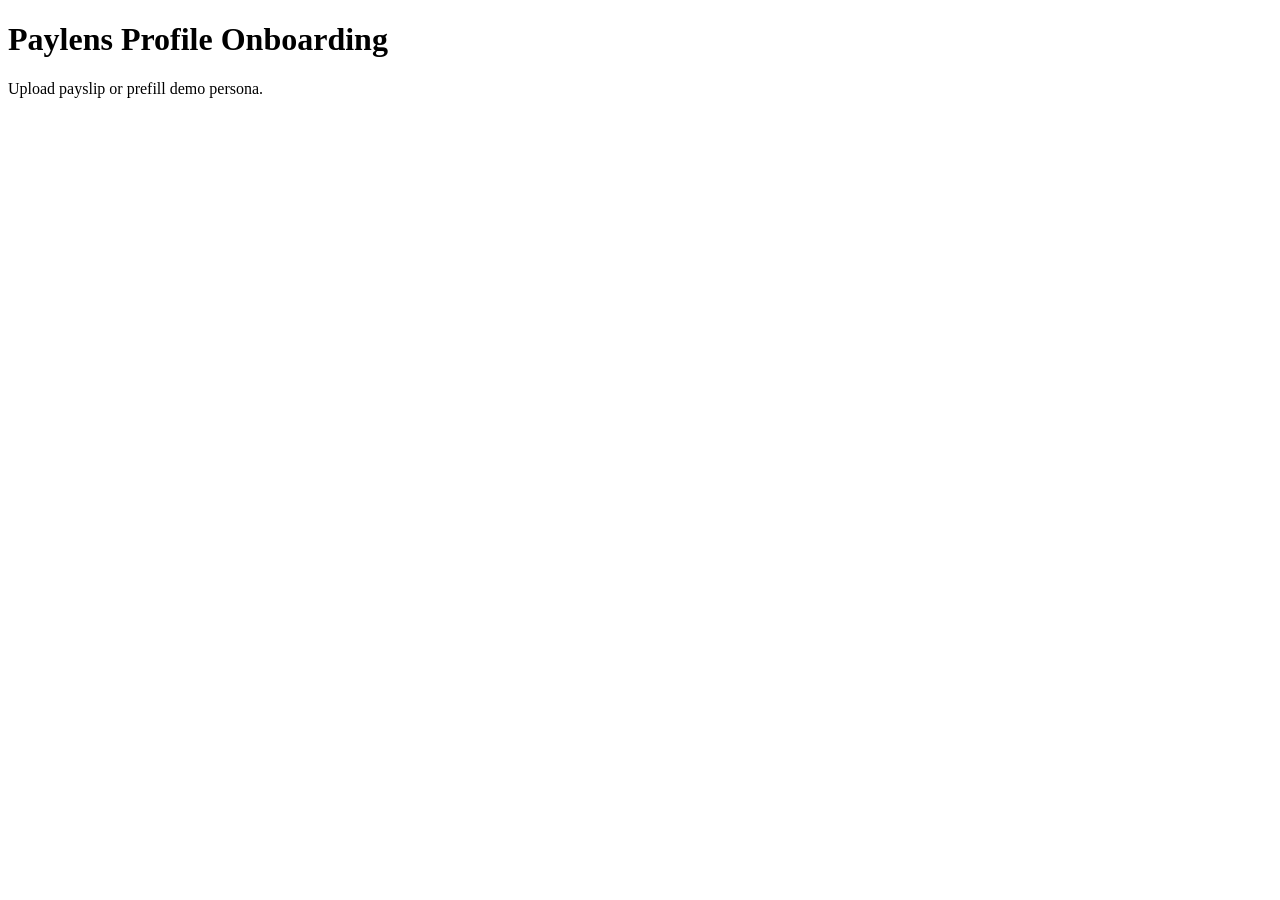
==== extension/options/options.html @ 58ae015c "feat: add core extension files, configuration, mock data, and service worker implementation" ====
<!DOCTYPE html>
<html lang="en">
<head>
  <meta charset="UTF-8">
  <meta name="viewport" content="width=device-width, initial-scale=1.0">
  <title>Paylens Onboarding & Profile Builder</title>
</head>
<body>
  <div id="options-root">
    <h1>Paylens Profile Onboarding</h1>
    <p>Upload payslip or prefill demo persona.</p>
  </div>
</body>
</html>
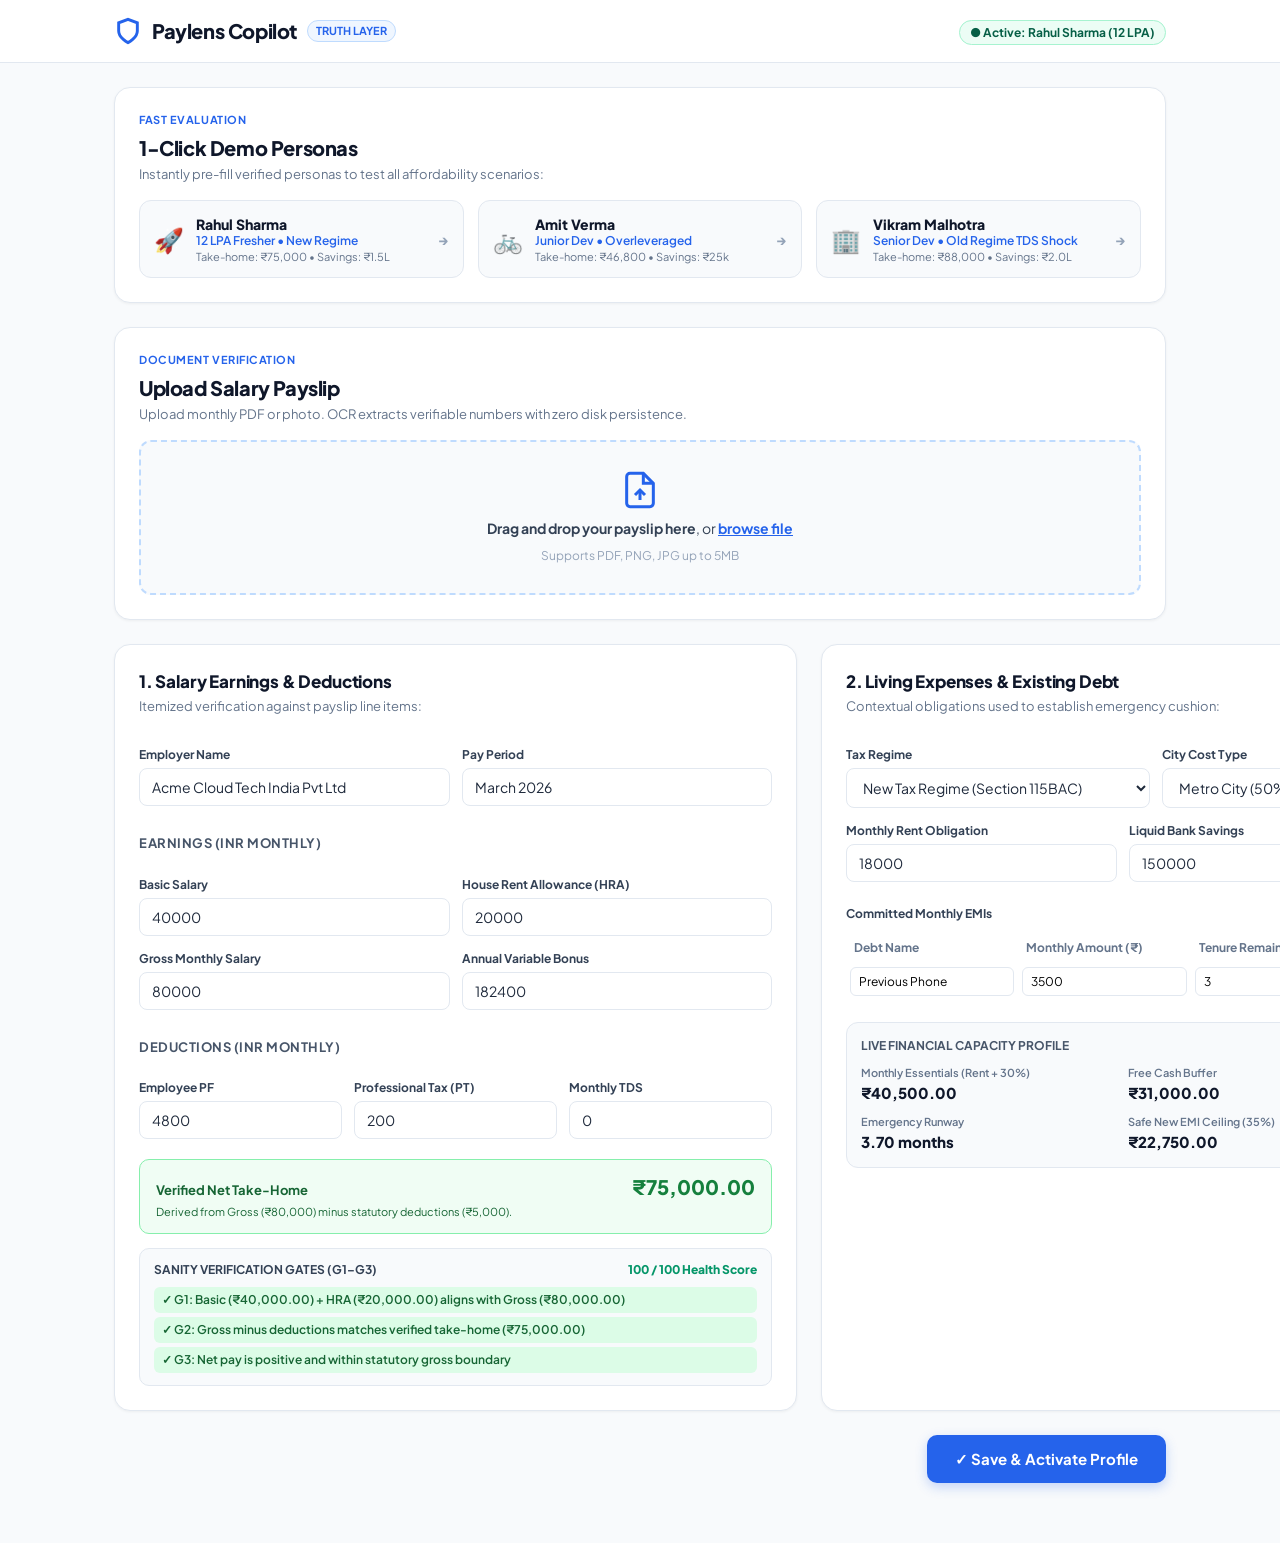
==== commit 9085fe08: "feat(extension): complete Track B extension and storefront components" ====
--- a/extension/options/options.html
+++ b/extension/options/options.html
@@ -3,12 +3,279 @@
 <head>
   <meta charset="UTF-8">
   <meta name="viewport" content="width=device-width, initial-scale=1.0">
-  <title>Paylens Onboarding & Profile Builder</title>
+  <title>Paylens — Verified Profile Onboarding & Settings</title>
+  <link rel="preconnect" href="https://fonts.googleapis.com">
+  <link rel="preconnect" href="https://fonts.gstatic.com" crossorigin>
+  <link href="https://fonts.googleapis.com/css2?family=Plus+Jakarta+Sans:wght@400;500;600;700;800&display=swap" rel="stylesheet">
+  <link rel="stylesheet" href="options.css">
 </head>
 <body>
-  <div id="options-root">
-    <h1>Paylens Profile Onboarding</h1>
-    <p>Upload payslip or prefill demo persona.</p>
-  </div>
+
+  <!-- Header -->
+  <header class="app-header">
+    <div class="header-container">
+      <div class="brand">
+        <svg class="brand-icon" width="28" height="28" viewBox="0 0 24 24" fill="none" stroke="currentColor" stroke-width="2.5">
+          <path d="M12 22s8-4 8-10V5l-8-3-8 3v7c0 6 8 10 8 10z"/>
+        </svg>
+        <span class="brand-title">Paylens Copilot</span>
+        <span class="brand-badge">Truth Layer</span>
+      </div>
+      <div class="header-status">
+        <span id="active-profile-indicator" class="status-pill status-ready">● Ready</span>
+      </div>
+    </div>
+  </header>
+
+  <!-- Main Container -->
+  <main class="main-container">
+
+    <!-- 1-Click Demo Personas Strip -->
+    <section class="card demo-personas-card">
+      <div class="card-header">
+        <span class="badge-accent">Fast Evaluation</span>
+        <h2>1-Click Demo Personas</h2>
+        <p class="subtitle">Instantly pre-fill verified personas to test all affordability scenarios:</p>
+      </div>
+      <div class="personas-grid" id="personas-container">
+        <button class="persona-btn" type="button" data-persona="rahul">
+          <span class="persona-icon">🚀</span>
+          <div class="persona-info">
+            <span class="persona-name">Rahul Sharma</span>
+            <span class="persona-role">12 LPA Fresher • New Regime</span>
+            <span class="persona-metrics">Take-home: ₹75,000 • Savings: ₹1.5L</span>
+          </div>
+          <span class="persona-arrow">→</span>
+        </button>
+
+        <button class="persona-btn" type="button" data-persona="amit">
+          <span class="persona-icon">🚲</span>
+          <div class="persona-info">
+            <span class="persona-name">Amit Verma</span>
+            <span class="persona-role">Junior Dev • Overleveraged</span>
+            <span class="persona-metrics">Take-home: ₹46,800 • Savings: ₹25k</span>
+          </div>
+          <span class="persona-arrow">→</span>
+        </button>
+
+        <button class="persona-btn" type="button" data-persona="vikram">
+          <span class="persona-icon">🏢</span>
+          <div class="persona-info">
+            <span class="persona-name">Vikram Malhotra</span>
+            <span class="persona-role">Senior Dev • Old Regime TDS Shock</span>
+            <span class="persona-metrics">Take-home: ₹88,000 • Savings: ₹2.0L</span>
+          </div>
+          <span class="persona-arrow">→</span>
+        </button>
+      </div>
+    </section>
+
+    <!-- Payslip Upload & Extraction Section -->
+    <section class="card upload-card">
+      <div class="card-header">
+        <span class="badge-accent">Document Verification</span>
+        <h2>Upload Salary Payslip</h2>
+        <p class="subtitle">Upload monthly PDF or photo. OCR extracts verifiable numbers with zero disk persistence.</p>
+      </div>
+
+      <div class="dropzone" id="payslip-dropzone">
+        <input type="file" id="file-input" accept=".pdf,image/png,image/jpeg" hidden>
+        <div class="dropzone-inner">
+          <svg width="40" height="40" viewBox="0 0 24 24" fill="none" stroke="#2563eb" stroke-width="1.8">
+            <path d="M14 2H6a2 2 0 0 0-2 2v16a2 2 0 0 0 2 2h12a2 2 0 0 0 2-2V8z"></path>
+            <polyline points="14 2 14 8 20 8"></polyline>
+            <line x1="12" y1="18" x2="12" y2="12"></line>
+            <polyline points="9 15 12 12 15 15"></polyline>
+          </svg>
+          <div class="dropzone-text">
+            <strong>Drag and drop your payslip here</strong>, or <span class="link-browse">browse file</span>
+          </div>
+          <span class="dropzone-hint">Supports PDF, PNG, JPG up to 5MB</span>
+        </div>
+      </div>
+    </section>
+
+    <!-- Profile Form & Sanity Review -->
+    <form id="profile-form">
+      <div class="form-grid">
+
+        <!-- Column 1: Salary Breakdown & Validation -->
+        <section class="card form-col">
+          <div class="card-header">
+            <h3>1. Salary Earnings & Deductions</h3>
+            <p class="subtitle">Itemized verification against payslip line items:</p>
+          </div>
+
+          <div class="form-row">
+            <div class="form-group">
+              <label for="employer-name">Employer Name</label>
+              <input type="text" id="employer-name" value="Acme Cloud Tech India Pvt Ltd" required>
+            </div>
+            <div class="form-group">
+              <label for="pay-period">Pay Period</label>
+              <input type="text" id="pay-period" value="March 2026" required>
+            </div>
+          </div>
+
+          <h4 class="sub-heading">Earnings (INR Monthly)</h4>
+          <div class="form-row">
+            <div class="form-group">
+              <label for="basic-monthly">Basic Salary</label>
+              <input type="number" id="basic-monthly" step="0.01" value="40000" required>
+            </div>
+            <div class="form-group">
+              <label for="hra-monthly">House Rent Allowance (HRA)</label>
+              <input type="number" id="hra-monthly" step="0.01" value="20000" required>
+            </div>
+          </div>
+
+          <div class="form-row">
+            <div class="form-group">
+              <label for="gross-monthly">Gross Monthly Salary</label>
+              <input type="number" id="gross-monthly" step="0.01" value="80000" required>
+            </div>
+            <div class="form-group">
+              <label for="bonus-annual">Annual Variable Bonus</label>
+              <input type="number" id="bonus-annual" step="0.01" value="182400">
+            </div>
+          </div>
+
+          <h4 class="sub-heading">Deductions (INR Monthly)</h4>
+          <div class="form-row">
+            <div class="form-group">
+              <label for="pf-employee">Employee PF</label>
+              <input type="number" id="pf-employee" step="0.01" value="4800" required>
+            </div>
+            <div class="form-group">
+              <label for="pt-monthly">Professional Tax (PT)</label>
+              <input type="number" id="pt-monthly" step="0.01" value="200" required>
+            </div>
+            <div class="form-group">
+              <label for="tds-monthly">Monthly TDS</label>
+              <input type="number" id="tds-monthly" step="0.01" value="0" required>
+            </div>
+          </div>
+
+          <!-- Verified In-Hand Highlight -->
+          <div class="highlight-in-hand-box">
+            <div class="in-hand-header">
+              <span>Verified Net Take-Home</span>
+              <strong id="in-hand-display">₹75,000.00</strong>
+            </div>
+            <p class="in-hand-note">Derived from Gross (₹80,000) minus statutory deductions (₹5,000).</p>
+          </div>
+
+          <!-- G1-G3 Validation Banner -->
+          <div class="validation-banner" id="validation-banner">
+            <div class="val-header">
+              <span class="val-title">Sanity Verification Gates (G1–G3)</span>
+              <span class="val-score" id="val-score">100 / 100 Health</span>
+            </div>
+            <div class="val-gates-list" id="val-gates-list">
+              <div class="val-gate-item pass" id="gate-g1">✓ G1: Basic + HRA + Allowances matches Gross (₹80,000)</div>
+              <div class="val-gate-item pass" id="gate-g2">✓ G2: Gross minus deductions matches Net Pay (₹75,000)</div>
+              <div class="val-gate-item pass" id="gate-g3">✓ G3: Net pay is positive and within gross boundary</div>
+            </div>
+          </div>
+        </section>
+
+        <!-- Column 2: Financial Context & EMIs -->
+        <section class="card form-col">
+          <div class="card-header">
+            <h3>2. Living Expenses & Existing Debt</h3>
+            <p class="subtitle">Contextual obligations used to establish emergency cushion:</p>
+          </div>
+
+          <div class="form-row">
+            <div class="form-group">
+              <label for="tax-regime">Tax Regime</label>
+              <select id="tax-regime">
+                <option value="NEW" selected>New Tax Regime (Section 115BAC)</option>
+                <option value="OLD">Old Tax Regime (With 80C / HRA Proofs)</option>
+              </select>
+            </div>
+            <div class="form-group">
+              <label for="metro-city">City Cost Type</label>
+              <select id="metro-city">
+                <option value="true" selected>Metro City (50% HRA Factor)</option>
+                <option value="false">Non-Metro (40% HRA Factor)</option>
+              </select>
+            </div>
+          </div>
+
+          <div class="form-row">
+            <div class="form-group">
+              <label for="monthly-rent">Monthly Rent Obligation</label>
+              <input type="number" id="monthly-rent" step="0.01" value="18000" required>
+            </div>
+            <div class="form-group">
+              <label for="current-savings">Liquid Bank Savings</label>
+              <input type="number" id="current-savings" step="0.01" value="150000" required>
+            </div>
+          </div>
+
+          <!-- Active EMIs Section -->
+          <div class="emis-section">
+            <div class="emis-header">
+              <label>Committed Monthly EMIs</label>
+              <button class="btn-add-emi" type="button" id="btn-add-emi">+ Add EMI Row</button>
+            </div>
+            <table class="emis-table">
+              <thead>
+                <tr>
+                  <th>Debt Name</th>
+                  <th>Monthly Amount (₹)</th>
+                  <th>Tenure Remaining (Months)</th>
+                  <th></th>
+                </tr>
+              </thead>
+              <tbody id="emis-tbody">
+                <tr>
+                  <td><input type="text" class="emi-name" value="Previous Phone" placeholder="e.g. Phone EMI"></td>
+                  <td><input type="number" class="emi-amount" value="3500" step="0.01" placeholder="3500"></td>
+                  <td><input type="number" class="emi-tenure" value="3" placeholder="3"></td>
+                  <td><button type="button" class="btn-remove-row" title="Remove row">✕</button></td>
+                </tr>
+              </tbody>
+            </table>
+          </div>
+
+          <!-- Real-time Derived Capacity Summary Card -->
+          <div class="capacity-preview-box">
+            <h4>Live Financial Capacity Profile</h4>
+            <div class="capacity-metrics-grid">
+              <div class="cap-stat">
+                <span class="cap-label">Monthly Essentials (Rent + 30%)</span>
+                <span class="cap-val" id="cap-essentials">₹40,500.00</span>
+              </div>
+              <div class="cap-stat">
+                <span class="cap-label">Free Cash Buffer</span>
+                <span class="cap-val" id="cap-free-cash">₹31,000.00</span>
+              </div>
+              <div class="cap-stat">
+                <span class="cap-label">Emergency Runway</span>
+                <span class="cap-val" id="cap-runway">3.70 months</span>
+              </div>
+              <div class="cap-stat">
+                <span class="cap-label">Safe New EMI Ceiling (35%)</span>
+                <span class="cap-val" id="cap-ceiling">₹22,750.00</span>
+              </div>
+            </div>
+          </div>
+        </section>
+
+      </div>
+
+      <!-- Action Footer -->
+      <footer class="form-actions-footer">
+        <button class="btn-primary-save" type="submit" id="btn-save-profile">
+          ✓ Save & Activate Profile
+        </button>
+      </footer>
+    </form>
+
+  </main>
+
+  <script type="module" src="options.js"></script>
 </body>
 </html>
--- a/extension/options/options.css
+++ b/extension/options/options.css
@@ -0,0 +1,535 @@
+/**
+ * extension/options/options.css
+ * Modern styles for the Paylens Profile Onboarding & Options Page.
+ */
+
+:root {
+  --font-sans: 'Plus Jakarta Sans', -apple-system, BlinkMacSystemFont, 'Segoe UI', Roboto, sans-serif;
+  --slate-50: #f8fafc;
+  --slate-100: #f1f5f9;
+  --slate-200: #e2e8f0;
+  --slate-300: #cbd5e1;
+  --slate-400: #94a3b8;
+  --slate-500: #64748b;
+  --slate-600: #475569;
+  --slate-700: #334155;
+  --slate-800: #1e293b;
+  --slate-900: #0f172a;
+  --brand-600: #2563eb;
+  --brand-700: #1d4ed8;
+  --emerald-500: #10b981;
+  --emerald-600: #059669;
+  --rose-600: #e11d48;
+}
+
+*, *::before, *::after {
+  box-sizing: border-box;
+  margin: 0;
+  padding: 0;
+}
+
+body {
+  font-family: var(--font-sans);
+  background-color: #f8fafc;
+  color: var(--slate-900);
+  line-height: 1.5;
+  padding-bottom: 60px;
+}
+
+/* Header */
+.app-header {
+  background: #ffffff;
+  border-bottom: 1px solid var(--slate-200);
+  position: sticky;
+  top: 0;
+  z-index: 20;
+}
+
+.header-container {
+  max-width: 1100px;
+  margin: 0 auto;
+  padding: 16px 24px;
+  display: flex;
+  align-items: center;
+  justify-content: space-between;
+}
+
+.brand {
+  display: flex;
+  align-items: center;
+  gap: 10px;
+}
+
+.brand-icon {
+  color: var(--brand-600);
+}
+
+.brand-title {
+  font-size: 1.25rem;
+  font-weight: 800;
+  letter-spacing: -0.02em;
+}
+
+.brand-badge {
+  background: #eff6ff;
+  color: var(--brand-600);
+  border: 1px solid #bfdbfe;
+  font-size: 0.6875rem;
+  font-weight: 700;
+  padding: 2px 8px;
+  border-radius: 9999px;
+  text-transform: uppercase;
+}
+
+.status-pill {
+  font-size: 0.75rem;
+  font-weight: 700;
+  padding: 4px 10px;
+  border-radius: 9999px;
+}
+
+.status-ready {
+  background: #ecfdf5;
+  color: #065f46;
+  border: 1px solid #a7f3d0;
+}
+
+/* Main Container */
+.main-container {
+  max-width: 1100px;
+  margin: 24px auto 0;
+  padding: 0 24px;
+  display: flex;
+  flex-direction: column;
+  gap: 24px;
+}
+
+.card {
+  background: #ffffff;
+  border: 1.5px solid var(--slate-200);
+  border-radius: 16px;
+  padding: 24px;
+  box-shadow: 0 1px 3px rgba(0,0,0,0.05);
+}
+
+.card-header {
+  margin-bottom: 16px;
+}
+
+.badge-accent {
+  font-size: 0.6875rem;
+  font-weight: 700;
+  color: var(--brand-600);
+  text-transform: uppercase;
+  letter-spacing: 0.05em;
+  display: block;
+  margin-bottom: 4px;
+}
+
+.card-header h2 {
+  font-size: 1.25rem;
+  font-weight: 800;
+  letter-spacing: -0.02em;
+}
+
+.card-header h3 {
+  font-size: 1.0625rem;
+  font-weight: 800;
+  letter-spacing: -0.01em;
+}
+
+.subtitle {
+  font-size: 0.8125rem;
+  color: var(--slate-500);
+  margin-top: 2px;
+}
+
+.sub-heading {
+  font-size: 0.8125rem;
+  font-weight: 700;
+  color: var(--slate-600);
+  text-transform: uppercase;
+  letter-spacing: 0.04em;
+  margin: 14px 0 8px 0;
+}
+
+/* 1-Click Personas Grid */
+.personas-grid {
+  display: grid;
+  grid-template-columns: repeat(3, 1fr);
+  gap: 14px;
+}
+
+.persona-btn {
+  background: var(--slate-50);
+  border: 1.5px solid var(--slate-200);
+  border-radius: 12px;
+  padding: 14px;
+  display: flex;
+  align-items: center;
+  gap: 12px;
+  text-align: left;
+  cursor: pointer;
+  transition: all 0.2s ease;
+  font-family: inherit;
+}
+
+.persona-btn:hover {
+  background: #ffffff;
+  border-color: var(--brand-600);
+  box-shadow: 0 4px 12px rgba(37, 99, 235, 0.08);
+  transform: translateY(-1px);
+}
+
+.persona-icon {
+  font-size: 1.5rem;
+  flex-shrink: 0;
+}
+
+.persona-info {
+  flex: 1;
+  display: flex;
+  flex-direction: column;
+}
+
+.persona-name {
+  font-size: 0.875rem;
+  font-weight: 800;
+  color: var(--slate-900);
+}
+
+.persona-role {
+  font-size: 0.75rem;
+  color: var(--brand-600);
+  font-weight: 600;
+}
+
+.persona-metrics {
+  font-size: 0.6875rem;
+  color: var(--slate-500);
+  margin-top: 2px;
+}
+
+.persona-arrow {
+  color: var(--slate-400);
+  font-weight: 800;
+}
+
+/* Dropzone */
+.dropzone {
+  border: 2px dashed #bfdbfe;
+  border-radius: 12px;
+  background: #f8fafc;
+  padding: 28px 20px;
+  text-align: center;
+  cursor: pointer;
+  transition: all 0.2s ease;
+}
+
+.dropzone:hover, .dropzone.dragover {
+  background: #eff6ff;
+  border-color: var(--brand-600);
+}
+
+.dropzone-inner {
+  display: flex;
+  flex-direction: column;
+  align-items: center;
+  gap: 8px;
+}
+
+.dropzone-text {
+  font-size: 0.875rem;
+  color: var(--slate-700);
+}
+
+.link-browse {
+  color: var(--brand-600);
+  font-weight: 700;
+  text-decoration: underline;
+}
+
+.dropzone-hint {
+  font-size: 0.75rem;
+  color: var(--slate-400);
+}
+
+/* Two-column Form Layout */
+.form-grid {
+  display: grid;
+  grid-template-columns: 1fr 1fr;
+  gap: 24px;
+}
+
+.form-col {
+  display: flex;
+  flex-direction: column;
+  gap: 14px;
+}
+
+.form-row {
+  display: flex;
+  gap: 12px;
+}
+
+.form-group {
+  flex: 1;
+  display: flex;
+  flex-direction: column;
+  gap: 4px;
+}
+
+.form-group label {
+  font-size: 0.75rem;
+  font-weight: 700;
+  color: var(--slate-700);
+}
+
+.form-group input, .form-group select {
+  font-family: inherit;
+  font-size: 0.875rem;
+  padding: 9px 12px;
+  border: 1.5px solid var(--slate-200);
+  border-radius: 8px;
+  color: var(--slate-800);
+  background: #ffffff;
+  transition: border-color 0.15s ease;
+}
+
+.form-group input:focus, .form-group select:focus {
+  outline: none;
+  border-color: var(--brand-600);
+  box-shadow: 0 0 0 3px rgba(37, 99, 235, 0.12);
+}
+
+/* Highlight In-Hand Box */
+.highlight-in-hand-box {
+  background: #f0fdf4;
+  border: 1.5px solid #86efac;
+  border-radius: 10px;
+  padding: 12px 16px;
+  margin-top: 6px;
+}
+
+.in-hand-header {
+  display: flex;
+  justify-content: space-between;
+  align-items: baseline;
+}
+
+.in-hand-header span {
+  font-size: 0.8125rem;
+  font-weight: 700;
+  color: #166534;
+}
+
+.in-hand-header strong {
+  font-size: 1.25rem;
+  font-weight: 800;
+  color: #15803d;
+}
+
+.in-hand-note {
+  font-size: 0.6875rem;
+  color: #166534;
+  margin-top: 2px;
+}
+
+/* G1-G3 Validation Banner */
+.validation-banner {
+  background: #f8fafc;
+  border: 1px solid var(--slate-200);
+  border-radius: 10px;
+  padding: 12px 14px;
+  display: flex;
+  flex-direction: column;
+  gap: 8px;
+}
+
+.val-header {
+  display: flex;
+  justify-content: space-between;
+  align-items: baseline;
+}
+
+.val-title {
+  font-size: 0.75rem;
+  font-weight: 700;
+  color: var(--slate-700);
+  text-transform: uppercase;
+}
+
+.val-score {
+  font-size: 0.75rem;
+  font-weight: 800;
+  color: var(--emerald-600);
+}
+
+.val-gates-list {
+  display: flex;
+  flex-direction: column;
+  gap: 4px;
+}
+
+.val-gate-item {
+  font-size: 0.75rem;
+  font-weight: 600;
+  padding: 4px 8px;
+  border-radius: 6px;
+}
+
+.val-gate-item.pass {
+  background: #dcfce7;
+  color: #166534;
+}
+
+.val-gate-item.fail {
+  background: #fee2e2;
+  color: #991b1b;
+}
+
+/* EMIs Table */
+.emis-section {
+  display: flex;
+  flex-direction: column;
+  gap: 8px;
+  margin-top: 6px;
+}
+
+.emis-header {
+  display: flex;
+  justify-content: space-between;
+  align-items: center;
+}
+
+.emis-header label {
+  font-size: 0.75rem;
+  font-weight: 700;
+  color: var(--slate-700);
+}
+
+.btn-add-emi {
+  background: #f1f5f9;
+  border: 1px solid var(--slate-300);
+  border-radius: 6px;
+  font-size: 0.6875rem;
+  font-weight: 700;
+  padding: 4px 10px;
+  cursor: pointer;
+  font-family: inherit;
+}
+
+.btn-add-emi:hover {
+  background: #e2e8f0;
+}
+
+.emis-table {
+  width: 100%;
+  border-collapse: collapse;
+  font-size: 0.75rem;
+}
+
+.emis-table th {
+  text-align: left;
+  font-weight: 700;
+  color: var(--slate-500);
+  padding: 6px 8px;
+}
+
+.emis-table td {
+  padding: 4px;
+}
+
+.emis-table input {
+  width: 100%;
+  font-family: inherit;
+  font-size: 0.75rem;
+  padding: 6px 8px;
+  border: 1px solid var(--slate-200);
+  border-radius: 6px;
+}
+
+.btn-remove-row {
+  background: transparent;
+  border: none;
+  color: var(--rose-600);
+  font-weight: bold;
+  cursor: pointer;
+  padding: 4px 8px;
+}
+
+/* Capacity Preview Box */
+.capacity-preview-box {
+  background: #f8fafc;
+  border: 1px solid var(--slate-200);
+  border-radius: 12px;
+  padding: 14px;
+  margin-top: 8px;
+}
+
+.capacity-preview-box h4 {
+  font-size: 0.75rem;
+  font-weight: 700;
+  color: var(--slate-600);
+  text-transform: uppercase;
+  margin-bottom: 10px;
+}
+
+.capacity-metrics-grid {
+  display: grid;
+  grid-template-columns: 1fr 1fr;
+  gap: 10px;
+}
+
+.cap-stat {
+  display: flex;
+  flex-direction: column;
+}
+
+.cap-label {
+  font-size: 0.6875rem;
+  color: var(--slate-500);
+  font-weight: 600;
+}
+
+.cap-val {
+  font-size: 0.9375rem;
+  font-weight: 800;
+  color: var(--slate-900);
+}
+
+/* Form Actions Footer */
+.form-actions-footer {
+  margin-top: 24px;
+  display: flex;
+  justify-content: flex-end;
+}
+
+.btn-primary-save {
+  background: var(--brand-600);
+  color: #ffffff;
+  border: none;
+  border-radius: 10px;
+  padding: 14px 28px;
+  font-size: 0.9375rem;
+  font-weight: 700;
+  cursor: pointer;
+  font-family: inherit;
+  box-shadow: 0 4px 12px rgba(37, 99, 235, 0.25);
+  transition: all 0.2s ease;
+}
+
+.btn-primary-save:hover {
+  background: var(--brand-700);
+  box-shadow: 0 6px 16px rgba(37, 99, 235, 0.35);
+  transform: translateY(-1px);
+}
+
+@media (max-width: 900px) {
+  .personas-grid {
+    grid-template-columns: 1fr;
+  }
+  .form-grid {
+    grid-template-columns: 1fr;
+  }
+}
